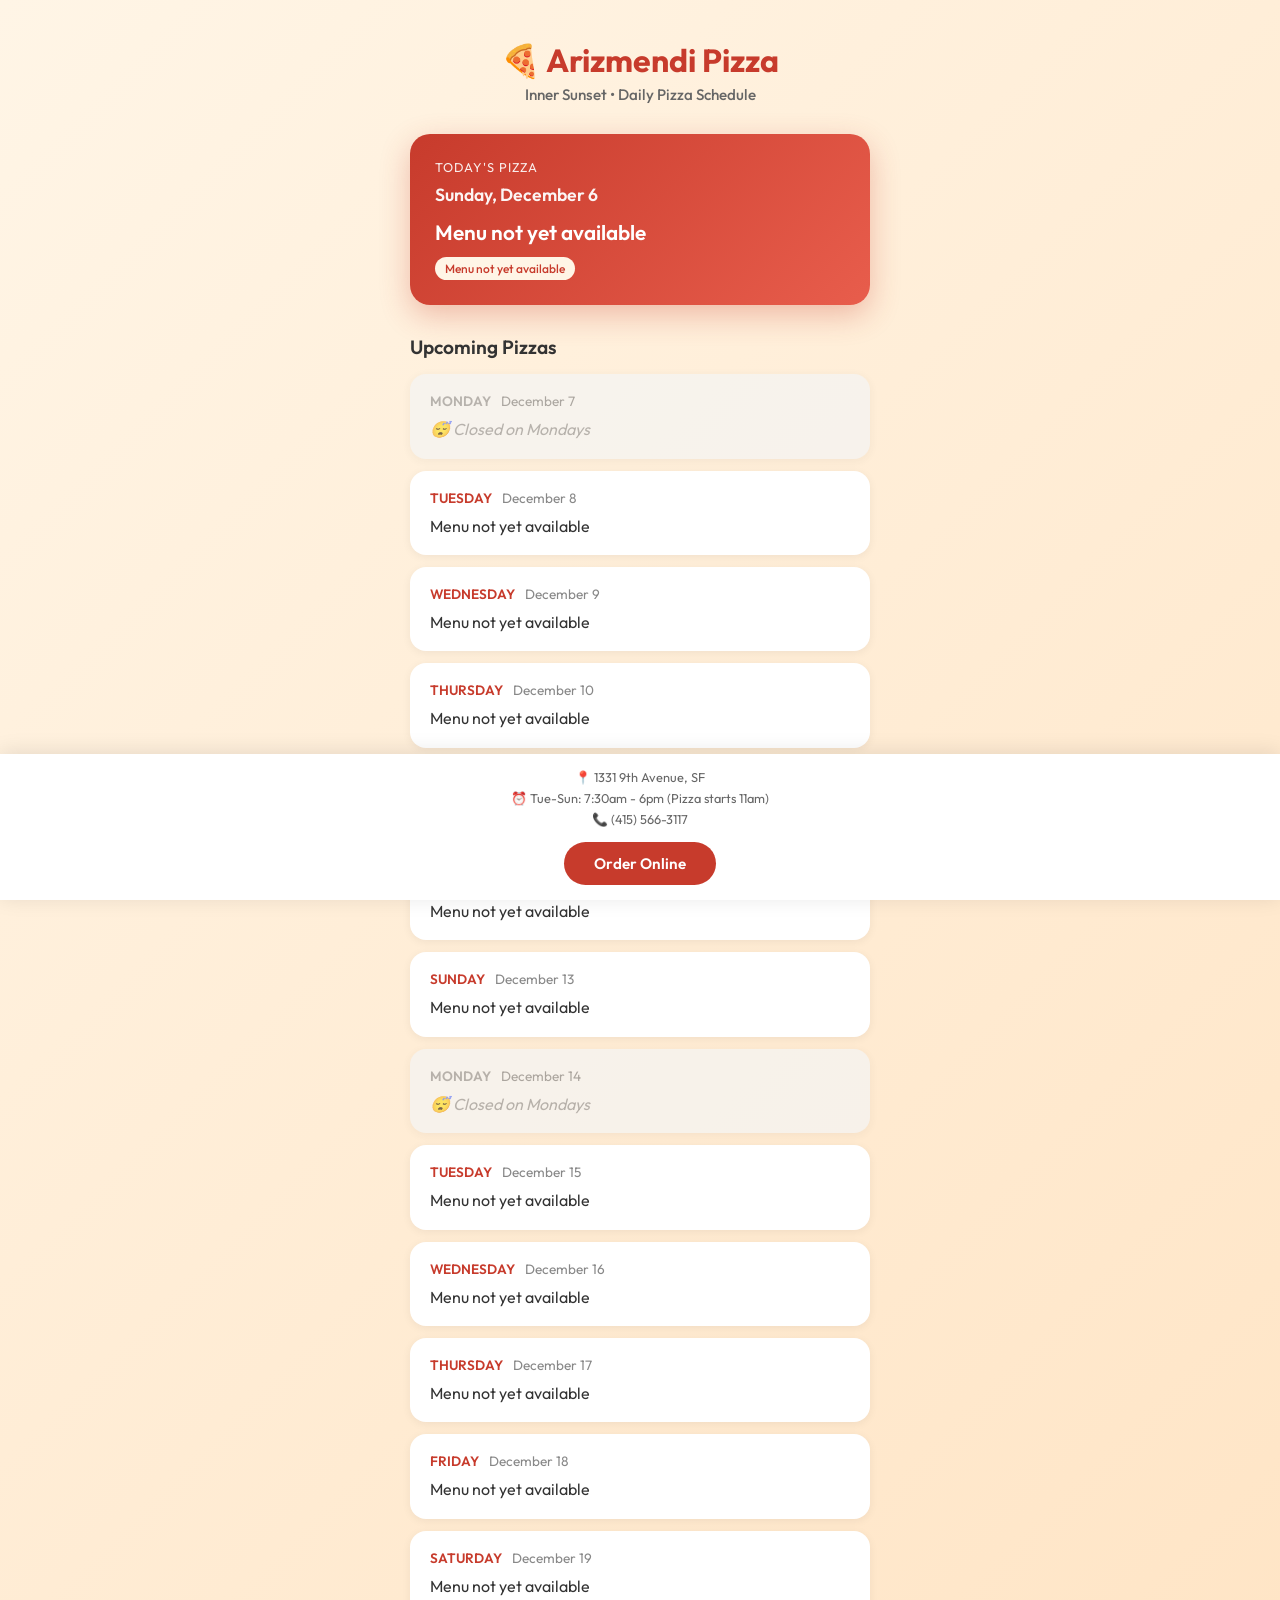
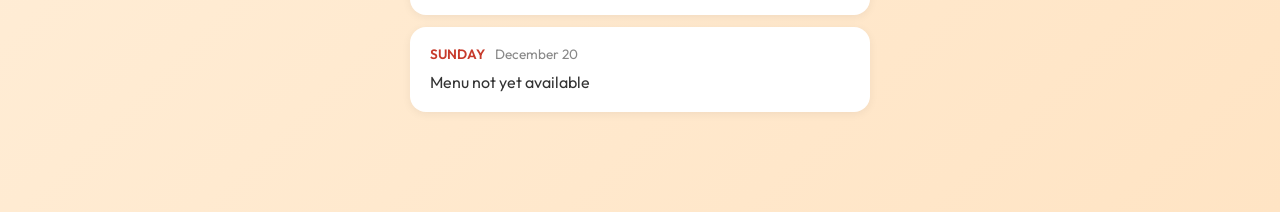
==== arizmendi-pizza/index.html @ e891d66c "Add Arizmendi Pizza Tracker" ====
<!DOCTYPE html>
<html lang="en">
<head>
    <meta charset="UTF-8">
    <meta name="viewport" content="width=device-width, initial-scale=1.0">
    <title>Arizmendi Pizza Tracker</title>
    <link rel="stylesheet" href="styles.css">
    <link rel="preconnect" href="https://fonts.googleapis.com">
    <link rel="preconnect" href="https://fonts.gstatic.com" crossorigin>
    <link href="https://fonts.googleapis.com/css2?family=Outfit:wght@400;500;600;700&display=swap" rel="stylesheet">
</head>
<body>
    <div class="container">
        <header>
            <h1>🍕 Arizmendi Pizza</h1>
            <p class="subtitle">Inner Sunset • Daily Pizza Schedule</p>
        </header>

        <div class="today-highlight" id="today-card">
            <!-- Today's pizza will be injected here -->
        </div>

        <div class="upcoming-section">
            <h2>Upcoming Pizzas</h2>
            <div class="pizza-list" id="pizza-list">
                <!-- Pizza cards will be injected here -->
            </div>
        </div>

        <footer>
            <p>📍 1331 9th Avenue, SF</p>
            <p>⏰ Tue-Sun: 7:30am - 6pm (Pizza starts 11am)</p>
            <p>📞 (415) 566-3117</p>
            <a href="https://store.arizmendibakery.com/menu" target="_blank" class="order-btn">Order Online</a>
        </footer>
    </div>

    <script src="pizza-data.js"></script>
    <script src="script.js"></script>
</body>
</html>
---- arizmendi-pizza/styles.css ----
* {
    margin: 0;
    padding: 0;
    box-sizing: border-box;
}

body {
    font-family: 'Outfit', sans-serif;
    background: linear-gradient(135deg, #fff5e6 0%, #ffe4c4 100%);
    min-height: 100vh;
    color: #333;
}

.container {
    max-width: 500px;
    margin: 0 auto;
    padding: 20px;
    padding-bottom: 100px;
}

header {
    text-align: center;
    padding: 20px 0 30px;
}

header h1 {
    font-size: 2rem;
    font-weight: 700;
    color: #c73b2c;
    margin-bottom: 5px;
}

.subtitle {
    font-size: 0.95rem;
    color: #666;
    font-weight: 500;
}

/* Today's Pizza Card */
.today-highlight {
    background: linear-gradient(135deg, #c73b2c 0%, #e85d4c 100%);
    border-radius: 20px;
    padding: 25px;
    color: white;
    margin-bottom: 30px;
    box-shadow: 0 10px 30px rgba(199, 59, 44, 0.3);
}

.today-highlight .label {
    font-size: 0.8rem;
    text-transform: uppercase;
    letter-spacing: 1px;
    opacity: 0.9;
    margin-bottom: 8px;
}

.today-highlight .date {
    font-size: 1.1rem;
    font-weight: 600;
    margin-bottom: 12px;
    opacity: 0.95;
}

.today-highlight .pizza-name {
    font-size: 1.3rem;
    font-weight: 600;
    line-height: 1.4;
}

.today-highlight.closed {
    background: linear-gradient(135deg, #666 0%, #888 100%);
    box-shadow: 0 10px 30px rgba(0, 0, 0, 0.2);
}

.today-highlight .closed-text {
    font-size: 1.5rem;
    font-weight: 600;
}

/* Upcoming Section */
.upcoming-section h2 {
    font-size: 1.2rem;
    font-weight: 600;
    color: #333;
    margin-bottom: 15px;
}

.pizza-list {
    display: flex;
    flex-direction: column;
    gap: 12px;
}

.pizza-card {
    background: white;
    border-radius: 16px;
    padding: 18px 20px;
    box-shadow: 0 2px 10px rgba(0, 0, 0, 0.06);
    transition: transform 0.2s ease, box-shadow 0.2s ease;
}

.pizza-card:active {
    transform: scale(0.98);
}

.pizza-card .day-date {
    display: flex;
    align-items: center;
    gap: 10px;
    margin-bottom: 8px;
}

.pizza-card .day {
    font-size: 0.85rem;
    font-weight: 600;
    color: #c73b2c;
    text-transform: uppercase;
}

.pizza-card .date {
    font-size: 0.85rem;
    color: #888;
}

.pizza-card .pizza-name {
    font-size: 1rem;
    color: #333;
    line-height: 1.4;
}

.pizza-card.closed {
    background: #f5f5f5;
    opacity: 0.7;
}

.pizza-card.closed .day {
    color: #999;
}

.pizza-card.closed .pizza-name {
    color: #999;
    font-style: italic;
}

/* Ingredient Tags */
.ingredients {
    display: flex;
    flex-wrap: wrap;
    gap: 6px;
    margin-top: 10px;
}

.ingredient-tag {
    background: #fff5e6;
    color: #c73b2c;
    padding: 4px 10px;
    border-radius: 20px;
    font-size: 0.75rem;
    font-weight: 500;
}

/* Footer */
footer {
    position: fixed;
    bottom: 0;
    left: 0;
    right: 0;
    background: white;
    padding: 15px 20px;
    text-align: center;
    box-shadow: 0 -2px 20px rgba(0, 0, 0, 0.1);
}

footer p {
    font-size: 0.8rem;
    color: #666;
    margin-bottom: 5px;
}

.order-btn {
    display: inline-block;
    background: #c73b2c;
    color: white;
    padding: 12px 30px;
    border-radius: 25px;
    text-decoration: none;
    font-weight: 600;
    font-size: 0.95rem;
    margin-top: 10px;
    transition: background 0.2s ease;
}

.order-btn:active {
    background: #a52f22;
}

/* Special days */
.pizza-card.special-closed {
    background: linear-gradient(135deg, #f0f0f0 0%, #e8e8e8 100%);
    border: 2px dashed #ccc;
}

.pizza-card.special-closed .pizza-name {
    color: #666;
}

/* Refresh indicator */
.refresh-note {
    text-align: center;
    font-size: 0.75rem;
    color: #999;
    margin-top: 20px;
}

/* Pull to refresh hint */
@keyframes pulse {
    0%, 100% { opacity: 0.5; }
    50% { opacity: 1; }
}

.loading {
    text-align: center;
    padding: 40px;
    color: #999;
    animation: pulse 1.5s infinite;
}

/* Dark mode support */
@media (prefers-color-scheme: dark) {
    body {
        background: linear-gradient(135deg, #1a1a1a 0%, #2d2d2d 100%);
        color: #eee;
    }

    .pizza-card {
        background: #333;
        box-shadow: 0 2px 10px rgba(0, 0, 0, 0.3);
    }

    .pizza-card .day {
        color: #ff6b5b;
    }

    .pizza-card .date {
        color: #aaa;
    }

    .pizza-card .pizza-name {
        color: #eee;
    }

    .pizza-card.closed {
        background: #2a2a2a;
    }

    .upcoming-section h2 {
        color: #eee;
    }

    .ingredient-tag {
        background: #444;
        color: #ff6b5b;
    }

    footer {
        background: #222;
    }

    footer p {
        color: #aaa;
    }

    .subtitle {
        color: #aaa;
    }
}
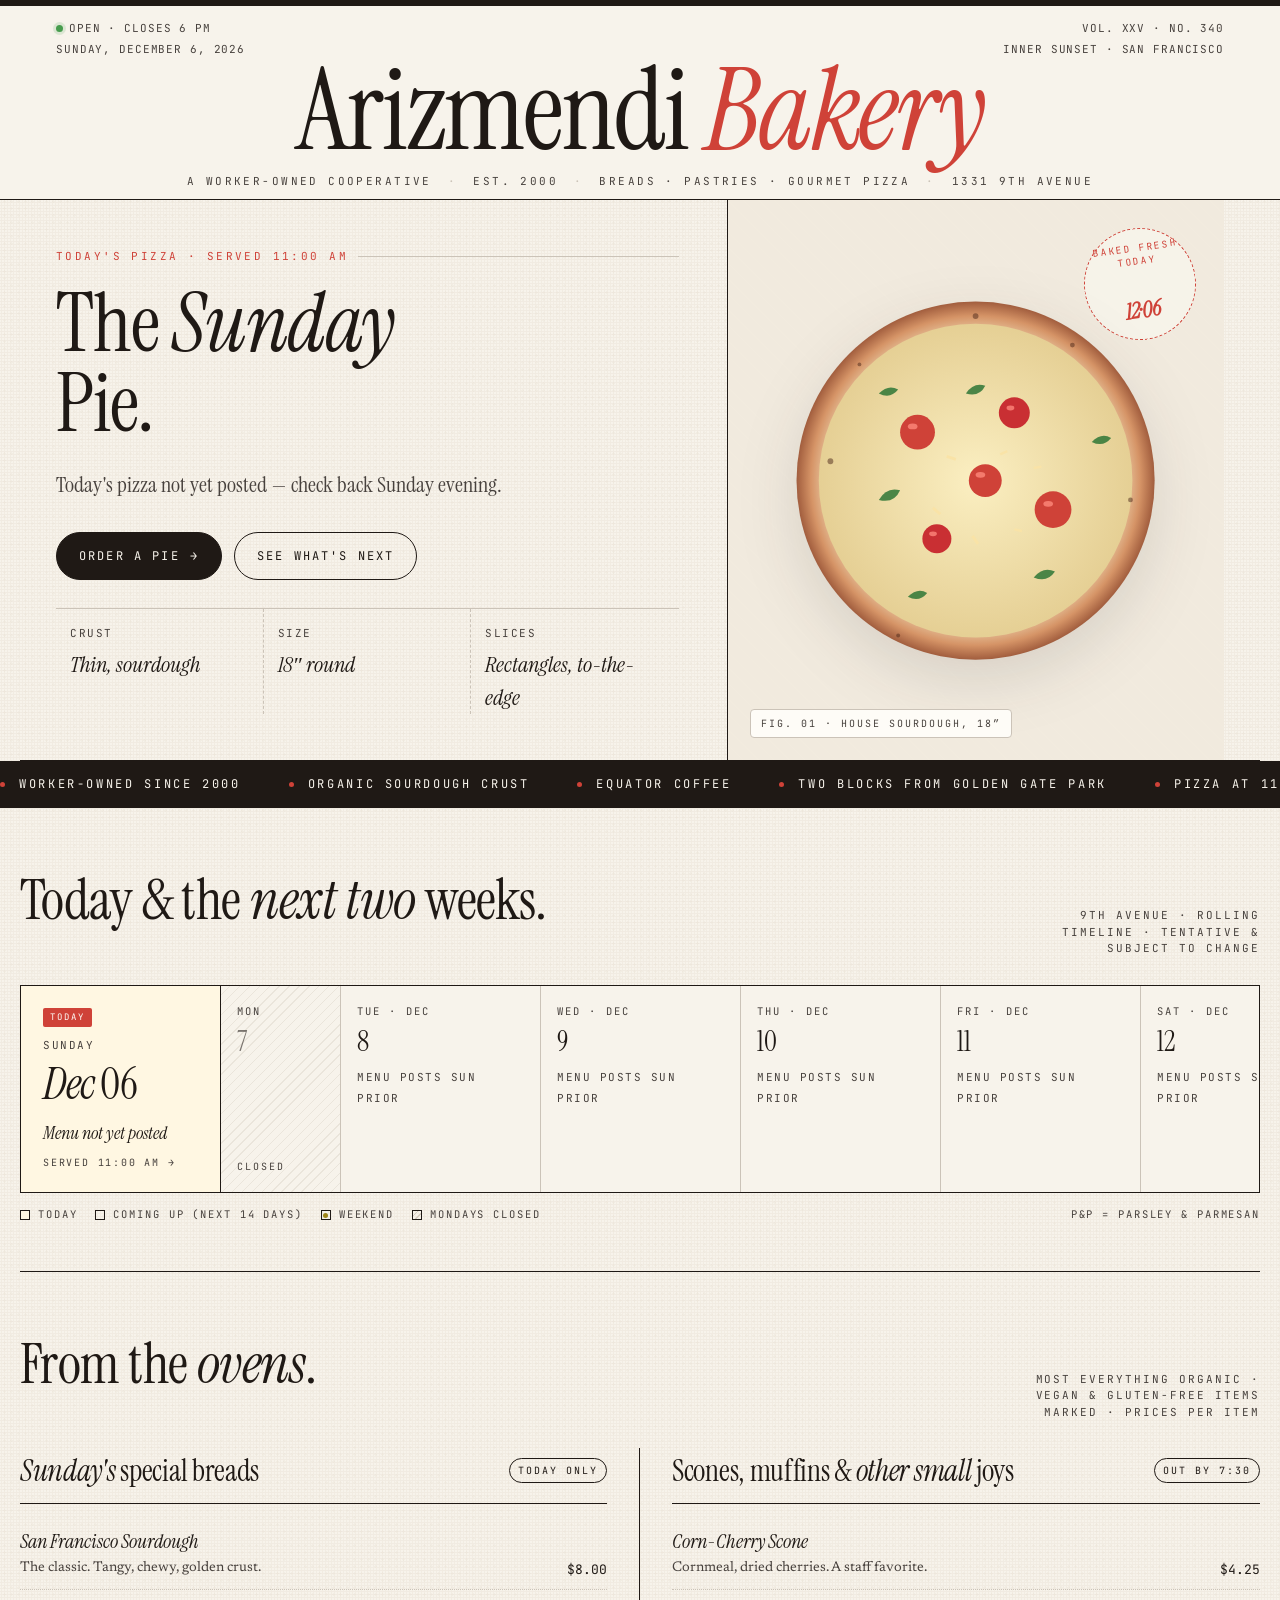
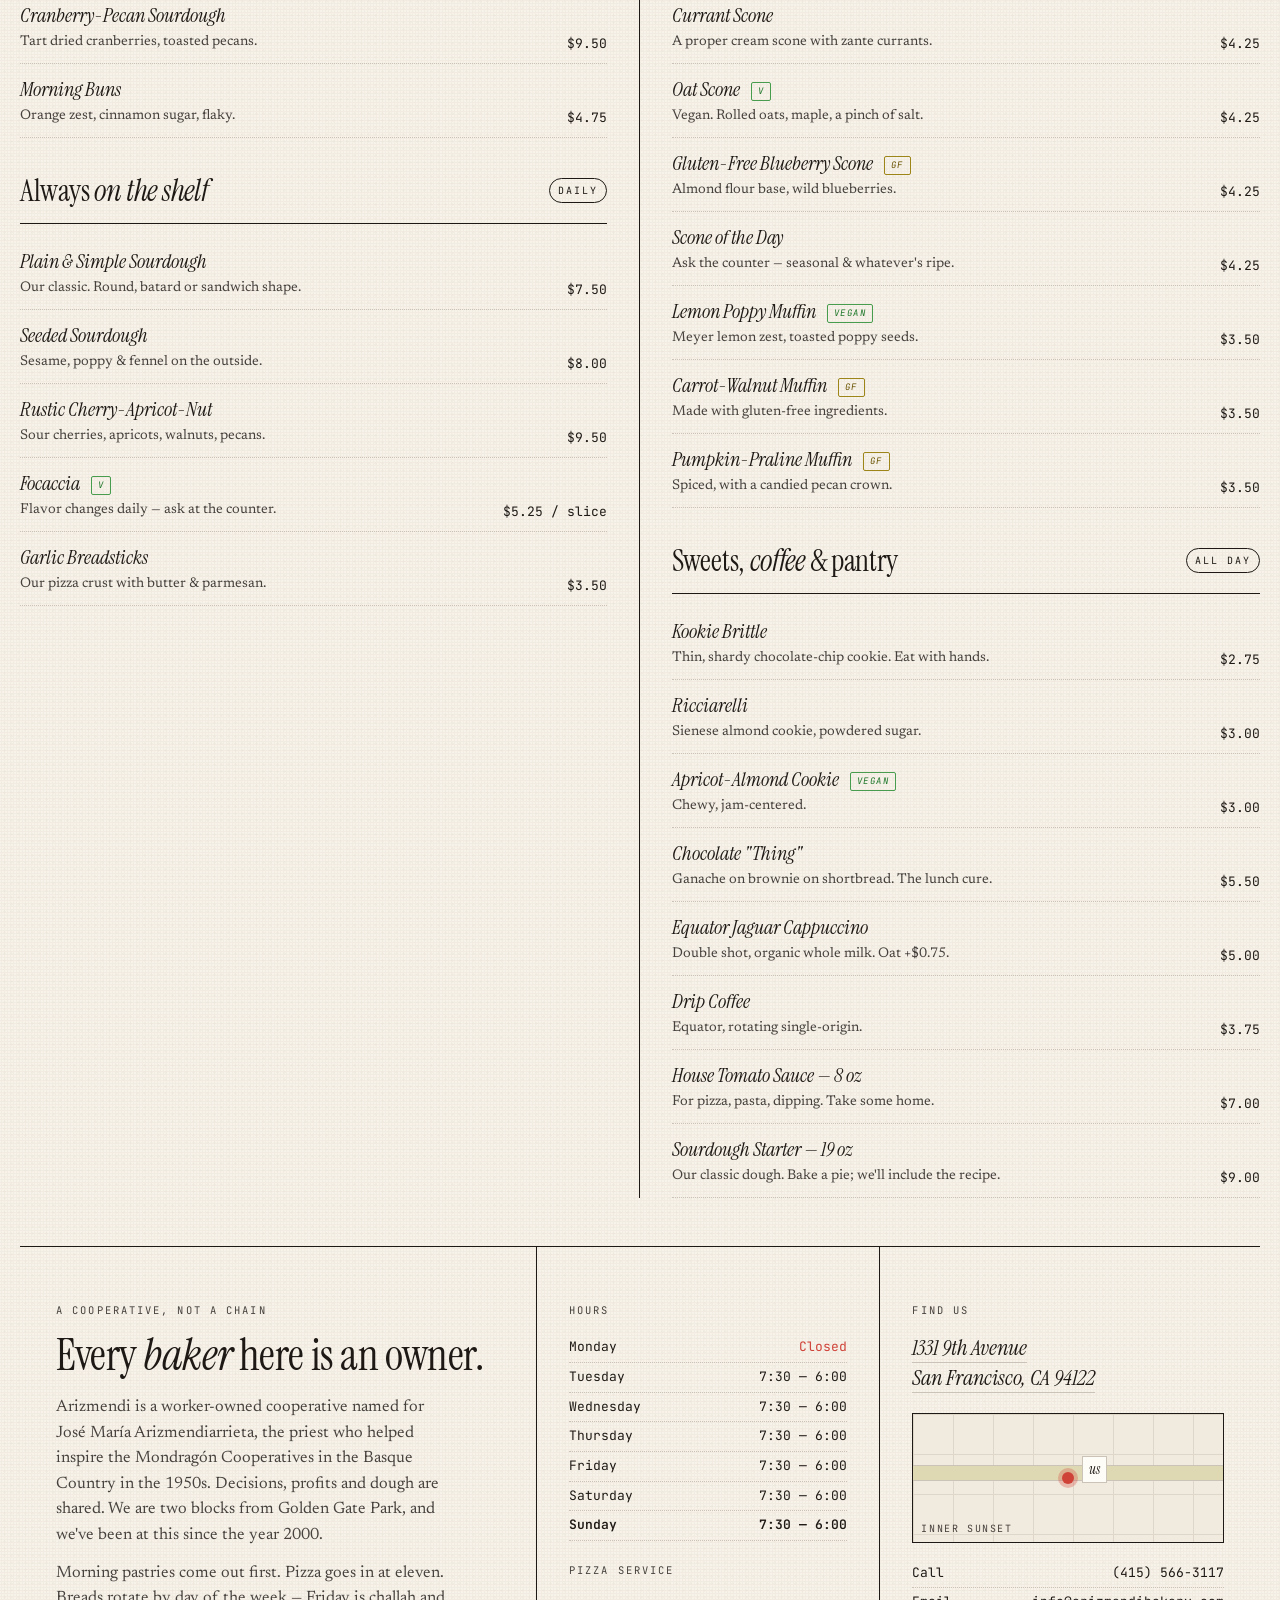
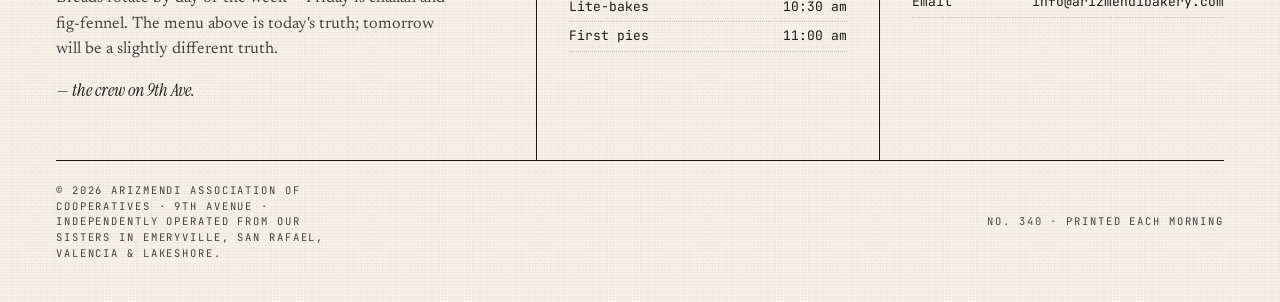
==== commit d2d67cc6: "Redesign Arizmendi pizza tracker with editorial layout Replaces the simple tracker with a newspaper-" ====
--- a/arizmendi-pizza/index.html
+++ b/arizmendi-pizza/index.html
@@ -1,41 +1,874 @@
-<!DOCTYPE html>
+<!doctype html>
 <html lang="en">
 <head>
-    <meta charset="UTF-8">
-    <meta name="viewport" content="width=device-width, initial-scale=1.0">
-    <title>Arizmendi Pizza Tracker</title>
-    <link rel="stylesheet" href="styles.css">
-    <link rel="preconnect" href="https://fonts.googleapis.com">
-    <link rel="preconnect" href="https://fonts.gstatic.com" crossorigin>
-    <link href="https://fonts.googleapis.com/css2?family=Outfit:wght@400;500;600;700&display=swap" rel="stylesheet">
+<meta charset="utf-8" />
+<meta name="viewport" content="width=device-width, initial-scale=1" />
+<title>Arizmendi — 9th Avenue · Daily Pizza</title>
+<link rel="preconnect" href="https://fonts.googleapis.com">
+<link rel="preconnect" href="https://fonts.gstatic.com" crossorigin>
+<link href="https://fonts.googleapis.com/css2?family=Instrument+Serif:ital@0;1&family=Newsreader:ital,opsz,wght@0,6..72,400;0,6..72,500;0,6..72,600;1,6..72,400&family=JetBrains+Mono:wght@400;500;600&display=swap" rel="stylesheet">
+<style>
+  :root{
+    --paper: oklch(0.965 0.012 85);
+    --paper-2: oklch(0.94 0.018 82);
+    --ink: oklch(0.22 0.012 60);
+    --ink-soft: oklch(0.38 0.01 60);
+    --rule: oklch(0.82 0.018 75);
+    --tomato: oklch(0.58 0.18 28);
+    --olive: oklch(0.62 0.12 95);
+    --flour: oklch(0.99 0.006 85);
+    --serif: "Instrument Serif", "Hoefler Text", Georgia, serif;
+    --body: "Newsreader", Georgia, serif;
+    --mono: "JetBrains Mono", ui-monospace, monospace;
+  }
+  *{box-sizing:border-box}
+  html,body{margin:0;padding:0}
+  body{
+    font-family:var(--body);
+    background:var(--paper);
+    color:var(--ink);
+    font-size:17px;
+    line-height:1.5;
+    -webkit-font-smoothing:antialiased;
+    text-rendering:optimizeLegibility;
+    background-image:
+      radial-gradient(oklch(0.9 0.02 80 / .35) 1px, transparent 1.4px),
+      radial-gradient(oklch(0.88 0.02 80 / .22) 1px, transparent 1.2px);
+    background-size: 3px 3px, 7px 7px;
+    background-position: 0 0, 1px 2px;
+  }
+  a{color:inherit}
+
+  .wrap{max-width:1240px;margin:0 auto;padding:0 36px}
+
+  /* ——— Masthead ——— */
+  .mast{
+    border-top:6px solid var(--ink);
+    border-bottom:1px solid var(--ink);
+    padding:14px 0 10px;
+    margin-top:0;
+    background:var(--paper);
+  }
+  .mast-row{
+    display:grid; grid-template-columns: 1fr auto 1fr; align-items:end;
+    gap:24px;
+  }
+  .mast-left, .mast-right{
+    font-family:var(--mono); font-size:11px; letter-spacing:.08em; text-transform:uppercase;
+    color:var(--ink-soft);
+    display:flex; flex-direction:column; gap:4px;
+  }
+  .mast-right{align-items:flex-end; text-align:right}
+  .mast h1{
+    font-family:var(--serif);
+    font-weight:400;
+    font-size: clamp(54px, 9vw, 132px);
+    line-height:.92;
+    letter-spacing:-0.02em;
+    margin:0;
+    text-align:center;
+  }
+  .mast h1 em{font-style:italic; color:var(--tomato)}
+  .mast-sub{
+    font-family:var(--mono); font-size:11px; letter-spacing:.22em; text-transform:uppercase;
+    text-align:center; margin-top:10px; color:var(--ink-soft);
+    display:flex; justify-content:center; gap:16px; flex-wrap:wrap;
+  }
+  .mast-sub span::before{content:"·"; margin-right:16px; color:var(--rule)}
+  .mast-sub span:first-child::before{content:""; margin:0}
+
+  .status-dot{
+    display:inline-block; width:7px; height:7px; border-radius:50%;
+    background:var(--tomato); margin-right:6px; vertical-align:middle;
+    box-shadow:0 0 0 3px oklch(0.58 0.18 28 / .15);
+    animation: pulse 2.2s ease-in-out infinite;
+  }
+  @keyframes pulse{ 0%,100%{opacity:1} 50%{opacity:.4} }
+  .open-dot{background:oklch(0.62 0.14 145); box-shadow:0 0 0 3px oklch(0.62 0.14 145 / .15)}
+
+  /* ——— Today hero ——— */
+  .today{
+    display:grid;
+    grid-template-columns: 1.15fr .85fr;
+    gap:0;
+    border-bottom:1px solid var(--ink);
+  }
+  .today-left{
+    padding:48px 48px 44px 0;
+    border-right:1px solid var(--ink);
+    padding-right:48px;
+  }
+  .eyebrow{
+    font-family:var(--mono); font-size:11px; letter-spacing:.22em; text-transform:uppercase;
+    color:var(--tomato); display:flex; align-items:center; gap:10px; margin-bottom:18px;
+  }
+  .eyebrow::after{content:""; flex:1; height:1px; background:var(--rule)}
+  .today h2{
+    font-family:var(--serif); font-weight:400;
+    font-size: clamp(48px, 6.4vw, 92px);
+    line-height:.98; letter-spacing:-0.015em;
+    margin:0 0 18px;
+  }
+  .today h2 em{font-style:italic}
+  .toppings{
+    font-family:var(--serif); font-style:italic;
+    font-size: clamp(22px, 2.4vw, 30px);
+    line-height:1.35; color:var(--ink-soft);
+    margin:0 0 30px; max-width:42ch;
+  }
+  .toppings .dot{display:inline-block; width:4px; height:4px; border-radius:50%; background:var(--tomato); vertical-align:middle; margin:0 10px 4px}
+
+  .order-row{
+    display:flex; gap:12px; flex-wrap:wrap; margin-bottom:28px;
+  }
+  .btn{
+    display:inline-flex; align-items:center; gap:10px;
+    font-family:var(--mono); font-size:12px; letter-spacing:.18em; text-transform:uppercase;
+    padding:14px 22px; border-radius:999px;
+    background:var(--ink); color:var(--paper); border:1px solid var(--ink);
+    cursor:pointer; text-decoration:none; transition:transform .15s ease;
+  }
+  .btn:hover{transform:translateY(-1px)}
+  .btn.ghost{background:transparent; color:var(--ink)}
+  .btn .arrow{transition:transform .2s}
+  .btn:hover .arrow{transform:translateX(3px)}
+
+  .facts{
+    display:grid; grid-template-columns:repeat(3, 1fr);
+    border-top:1px solid var(--rule);
+    font-family:var(--mono); font-size:11px; letter-spacing:.14em; text-transform:uppercase;
+  }
+  .facts div{padding:16px 14px 0; border-right:1px dashed var(--rule); color:var(--ink-soft)}
+  .facts div:last-child{border-right:none}
+  .facts b{display:block; font-family:var(--serif); font-style:italic; font-weight:400;
+    text-transform:none; letter-spacing:0; font-size:22px; color:var(--ink); margin-top:6px}
+
+  /* Pizza illustration */
+  .today-right{
+    position:relative;
+    background:
+      repeating-linear-gradient(45deg, transparent 0 10px, oklch(0.94 0.018 82 / .7) 10px 11px),
+      var(--paper-2);
+    display:grid; place-items:center;
+    min-height:560px;
+    overflow:hidden;
+  }
+  .pie{
+    position:relative; width:78%; aspect-ratio:1/1;
+    filter: drop-shadow(0 20px 30px oklch(0.22 0.012 60 / .12));
+  }
+  .pie svg{width:100%; height:100%; display:block}
+  .pie-tag{
+    position:absolute; bottom:22px; left:22px;
+    font-family:var(--mono); font-size:10px; letter-spacing:.2em; text-transform:uppercase;
+    color:var(--ink-soft);
+    border:1px solid var(--rule); padding:6px 10px; border-radius:4px;
+    background:var(--flour);
+  }
+  .stamp{
+    position:absolute; top:28px; right:28px;
+    width:112px; height:112px; border-radius:50%;
+    border:1.5px dashed var(--tomato); color:var(--tomato);
+    display:grid; place-items:center;
+    font-family:var(--mono); font-size:9.5px; letter-spacing:.18em; text-transform:uppercase;
+    text-align:center; line-height:1.35;
+    transform: rotate(-8deg);
+    background: oklch(0.98 0.01 85 / .6);
+  }
+  .stamp b{display:block; font-family:var(--serif); font-style:italic; font-size:22px; letter-spacing:0; text-transform:none; color:var(--tomato); margin-top:3px}
+
+  /* ——— Co-op strip ——— */
+  .strip{
+    border-bottom:1px solid var(--ink);
+    background:var(--ink);
+    color:var(--paper);
+    overflow:hidden;
+    white-space:nowrap;
+  }
+  .strip-track{
+    display:inline-flex; gap:48px;
+    padding:14px 0;
+    font-family:var(--mono); font-size:12px; letter-spacing:.22em; text-transform:uppercase;
+    animation: marquee 48s linear infinite;
+  }
+  .strip-track span{display:inline-flex; align-items:center; gap:14px}
+  .strip-track .dot{width:5px; height:5px; background:var(--tomato); border-radius:50%}
+  @keyframes marquee{ from{transform:translateX(0)} to{transform:translateX(-50%)} }
+
+  /* ——— Section heads ——— */
+  .sec{padding:64px 0 48px; border-bottom:1px solid var(--ink)}
+  .sec-head{
+    display:flex; justify-content:space-between; align-items:baseline;
+    margin-bottom:28px; gap:24px; flex-wrap:wrap;
+  }
+  .sec-head h3{
+    font-family:var(--serif); font-weight:400;
+    font-size: clamp(36px, 4.4vw, 64px);
+    line-height:1;
+    margin:0; letter-spacing:-0.01em;
+  }
+  .sec-head h3 em{font-style:italic}
+  .sec-head p{
+    font-family:var(--mono); font-size:11px; letter-spacing:.18em; text-transform:uppercase;
+    color:var(--ink-soft); margin:0; max-width:36ch; text-align:right;
+  }
+
+  /* ——— Calendar: rolling 14-day timeline ——— */
+  .cal{
+    display:grid;
+    grid-template-columns: 200px 1fr;
+    border:1px solid var(--ink);
+    background:var(--paper);
+  }
+  .cal-today{
+    border-right:1px solid var(--ink);
+    padding:22px 22px 22px;
+    background: oklch(0.98 0.03 85);
+    display:flex; flex-direction:column; gap:10px;
+    position:relative;
+  }
+  .cal-today .tag{
+    font-family:var(--mono); font-size:9px; letter-spacing:.22em; text-transform:uppercase;
+    background:var(--tomato); color:var(--flour);
+    padding:3px 7px; border-radius:2px; align-self:flex-start;
+  }
+  .cal-today .date{
+    font-family:var(--mono); font-size:11px; letter-spacing:.14em; color:var(--ink-soft);
+    text-transform:uppercase;
+  }
+  .cal-today .dateBig{
+    font-family:var(--serif); font-size:44px; line-height:.95; letter-spacing:-0.02em;
+  }
+  .cal-today .dateBig em{font-style:italic}
+  .cal-today .pizza{
+    font-family:var(--serif); font-style:italic; font-size:18px; line-height:1.3;
+    color:var(--ink); margin-top:6px;
+  }
+  .cal-upcoming{
+    display:flex; overflow-x:auto; scroll-snap-type:x mandatory;
+    scrollbar-width: thin;
+  }
+  .cal-upcoming::-webkit-scrollbar{height:6px}
+  .cal-upcoming::-webkit-scrollbar-thumb{background:var(--rule); border-radius:3px}
+  .cal-upcoming .cell{
+    flex:0 0 200px;
+    border-right:1px solid var(--rule);
+    padding:18px 16px 18px;
+    display:flex; flex-direction:column; gap:8px;
+    scroll-snap-align:start;
+    min-height:170px;
+    position:relative;
+  }
+  .cal-upcoming .cell:last-child{border-right:none}
+  .cal-upcoming .cell.closed{
+    background: repeating-linear-gradient(135deg, transparent 0 6px, oklch(0.88 0.018 82 / .5) 6px 7px);
+    flex:0 0 120px;
+  }
+  .cal-upcoming .cell .dayname{
+    font-family:var(--mono); font-size:10.5px; letter-spacing:.2em; text-transform:uppercase;
+    color:var(--ink-soft);
+  }
+  .cal-upcoming .cell .daynum{
+    font-family:var(--serif); font-size:28px; line-height:1; letter-spacing:-0.01em;
+  }
+  .cal-upcoming .cell .daynum em{font-style:italic; color:var(--tomato)}
+  .cal-upcoming .cell .pizza{
+    font-family:var(--serif); font-style:italic; font-size:15.5px; line-height:1.35;
+    color:var(--ink); margin-top:2px;
+  }
+  .cal-upcoming .cell.closed .pizza,
+  .cal-upcoming .cell.closed .daynum{color:var(--ink-soft); opacity:.7}
+  .cal-upcoming .cell.closed .closed-label{
+    font-family:var(--mono); font-size:10px; letter-spacing:.2em; text-transform:uppercase;
+    color:var(--ink-soft); margin-top:auto;
+  }
+  .cal-upcoming .cell.weekend::before{
+    content:""; position:absolute; top:14px; right:14px;
+    width:6px; height:6px; border-radius:50%; background:var(--olive);
+  }
+
+  .cal-foot{
+    display:flex; justify-content:space-between; align-items:center;
+    font-family:var(--mono); font-size:10.5px; letter-spacing:.18em; text-transform:uppercase;
+    color:var(--ink-soft); margin-top:14px; gap:16px; flex-wrap:wrap;
+  }
+  .cal-foot .legend{display:flex; gap:18px; flex-wrap:wrap}
+  .cal-foot .legend span{display:inline-flex; align-items:center; gap:8px}
+  .sw{width:10px; height:10px; border:1px solid var(--ink); display:inline-block}
+  .sw.sw-today{background:oklch(0.98 0.03 85)}
+  .sw.sw-closed{background: repeating-linear-gradient(135deg, transparent 0 3px, oklch(0.85 0.02 80) 3px 4px)}
+  .sw.sw-weekend{background:transparent; position:relative}
+  .sw.sw-weekend::after{content:""; position:absolute; inset:0; margin:auto; width:5px; height:5px; border-radius:50%; background:var(--olive)}
+
+  /* ——— Two-col: breads + pastries ——— */
+  .two{
+    display:grid; grid-template-columns: 1fr 1fr;
+    gap:0;
+  }
+  .two > div{padding:0 32px}
+  .two > div:first-child{padding-left:0; border-right:1px solid var(--ink)}
+  .two > div:last-child{padding-right:0; padding-left:32px}
+
+  .list-head{
+    display:flex; justify-content:space-between; align-items:baseline;
+    gap:16px;
+    padding-bottom:10px; border-bottom:1px solid var(--ink); margin-bottom:12px;
+  }
+  .list-head h4{
+    font-family:var(--serif); font-weight:400; font-size:30px; margin:0; letter-spacing:-0.01em;
+    flex:1; min-width:0;
+  }
+  .list-head .pill{flex-shrink:0; align-self:center}
+  .list-head h4 em{font-style:italic}
+  .list-head .pill{
+    font-family:var(--mono); font-size:10px; letter-spacing:.2em; text-transform:uppercase;
+    border:1px solid var(--ink); padding:4px 8px; border-radius:999px;
+  }
+  .menu-list{list-style:none; padding:0; margin:0}
+  .menu-list li{
+    display:grid; grid-template-columns: 1fr auto;
+    align-items:end; gap:10px;
+    padding:10px 0; border-bottom:1px dotted var(--rule);
+  }
+  .menu-list .name{font-family:var(--serif); font-size:20px; font-style:italic}
+  .menu-list .note{display:block; font-family:var(--body); font-style:normal; font-size:14px; color:var(--ink-soft); letter-spacing:0; margin-top:2px}
+  .menu-list .price{font-family:var(--mono); font-size:13px; color:var(--ink); white-space:nowrap}
+  .menu-list .tag{
+    display:inline-block; font-family:var(--mono); font-size:9px; letter-spacing:.16em; text-transform:uppercase;
+    padding:2px 6px; border:1px solid var(--rule); border-radius:2px;
+    margin-left:8px; color:var(--ink-soft);
+    vertical-align:middle;
+  }
+  .menu-list .tag.v{border-color:oklch(0.62 0.14 145); color:oklch(0.5 0.14 145)}
+  .menu-list .tag.gf{border-color:var(--olive); color:oklch(0.45 0.12 95)}
+
+  /* ——— Story + hours footer ——— */
+  .foot{
+    display:grid; grid-template-columns: 1.4fr 1fr 1fr;
+    gap:0;
+    border-bottom:1px solid var(--ink);
+  }
+  .foot > div{padding:56px 32px; border-right:1px solid var(--ink)}
+  .foot > div:last-child{border-right:none}
+  .foot > div:first-child{padding-left:0}
+  .foot > div:last-child{padding-right:0}
+
+  .foot h3{
+    font-family:var(--serif); font-weight:400; font-size:44px; line-height:1;
+    margin:0 0 18px; letter-spacing:-0.01em;
+  }
+  .foot h3 em{font-style:italic}
+  .foot p{font-size:16.5px; line-height:1.55; color:var(--ink-soft); margin:0 0 12px; max-width:44ch}
+  .foot .sig{font-family:var(--serif); font-style:italic; font-size:18px; color:var(--ink); margin-top:14px}
+  .foot .label{
+    font-family:var(--mono); font-size:10.5px; letter-spacing:.2em; text-transform:uppercase;
+    color:var(--ink-soft); margin-bottom:14px;
+  }
+  .hours{font-family:var(--mono); font-size:13px; line-height:1.9}
+  .hours .row{display:flex; justify-content:space-between; gap:10px; border-bottom:1px dotted var(--rule); padding:2px 0; white-space:nowrap}
+  .hours .row span:last-child{flex-shrink:0}
+  .hours .row.closed span:last-child{color:var(--tomato)}
+  .hours .row.today{color:var(--ink); font-weight:600}
+  .addr{font-family:var(--serif); font-size:22px; font-style:italic; line-height:1.35}
+  .addr a{text-decoration:none; border-bottom:1px solid var(--rule)}
+
+  .tiny-map{
+    margin-top:20px; height:130px; border:1px solid var(--ink);
+    background:
+      linear-gradient(to right, oklch(0.88 0.02 80) 1px, transparent 1px) 0 0/ 40px 40px,
+      linear-gradient(to bottom, oklch(0.88 0.02 80) 1px, transparent 1px) 0 0/ 40px 40px,
+      var(--paper-2);
+    position:relative; overflow:hidden;
+  }
+  .tiny-map::before{
+    content:""; position:absolute; left:0; top:40%; right:0; height:14px;
+    background:oklch(0.88 0.05 100); border-top:1px solid var(--rule); border-bottom:1px solid var(--rule);
+  }
+  .tiny-map::after{
+    content:""; position:absolute; left:50%; top:50%;
+    width:12px; height:12px; background:var(--tomato); border-radius:50%;
+    transform:translate(-50%,-50%);
+    box-shadow: 0 0 0 4px oklch(0.58 0.18 28 / .3);
+  }
+  .map-label{position:absolute; left:8px; bottom:6px; font-family:var(--mono); font-size:10px; letter-spacing:.16em; text-transform:uppercase; color:var(--ink-soft)}
+  .map-pin-label{
+    position:absolute; left:50%; top:50%; transform:translate(14px, -22px);
+    font-family:var(--serif); font-style:italic; font-size:14px;
+    background:var(--flour); padding:2px 6px; border:1px solid var(--rule);
+  }
+
+  /* ——— Bottom bar ——— */
+  .colophon{
+    padding:22px 0 40px;
+    display:flex; justify-content:space-between; align-items:center; gap:24px; flex-wrap:wrap;
+    font-family:var(--mono); font-size:10.5px; letter-spacing:.18em; text-transform:uppercase;
+    color:var(--ink-soft);
+  }
+  .colophon .cred{max-width:50ch}
+
+  @media (max-width: 1080px){
+    .foot{grid-template-columns: 1fr 1fr; }
+    .foot > div:nth-child(3){grid-column: 1 / -1; border-right:none; border-top:1px solid var(--ink); padding-top:40px}
+    .foot > div:nth-child(2){border-right:none}
+  }
+  @media (max-width: 900px){
+    .today{grid-template-columns:1fr}
+    .today-left{padding:32px 0; border-right:none; border-bottom:1px solid var(--ink)}
+    .two{grid-template-columns:1fr}
+    .two > div:first-child{border-right:none; border-bottom:1px solid var(--ink); padding:0 0 24px}
+    .two > div:last-child{padding:24px 0 0}
+    .foot{grid-template-columns:1fr}
+    .foot > div{padding:32px 0; border-right:none; border-bottom:1px solid var(--rule)}
+    .cal{grid-template-columns: 1fr}
+    .cal-today{border-right:none; border-bottom:1px solid var(--ink)}
+    .wrap{padding:0 22px}
+  }
+</style>
 </head>
 <body>
-    <div class="container">
-        <header>
-            <h1>🍕 Arizmendi Pizza</h1>
-            <p class="subtitle">Inner Sunset • Daily Pizza Schedule</p>
-        </header>
-
-        <div class="today-highlight" id="today-card">
-            <!-- Today's pizza will be injected here -->
-        </div>
-
-        <div class="upcoming-section">
-            <h2>Upcoming Pizzas</h2>
-            <div class="pizza-list" id="pizza-list">
-                <!-- Pizza cards will be injected here -->
-            </div>
-        </div>
-
-        <footer>
-            <p>📍 1331 9th Avenue, SF</p>
-            <p>⏰ Tue-Sun: 7:30am - 6pm (Pizza starts 11am)</p>
-            <p>📞 (415) 566-3117</p>
-            <a href="https://store.arizmendibakery.com/menu" target="_blank" class="order-btn">Order Online</a>
-        </footer>
-    </div>
-
-    <script src="pizza-data.js"></script>
-    <script src="script.js"></script>
+
+<!-- =================== MASTHEAD =================== -->
+<header class="mast">
+  <div class="wrap">
+    <div class="mast-row">
+      <div class="mast-left">
+        <div><span class="status-dot" id="status-dot"></span><span id="open-status">—</span></div>
+        <div id="today-date"></div>
+      </div>
+      <div></div>
+      <div class="mast-right">
+        <div>Vol. XXV · No. <span id="doy">—</span></div>
+        <div>Inner Sunset · San Francisco</div>
+      </div>
+    </div>
+    <h1>Arizmendi <em>Bakery</em></h1>
+    <div class="mast-sub">
+      <span>A Worker-Owned Cooperative</span>
+      <span>Est. 2000</span>
+      <span>Breads · Pastries · Gourmet Pizza</span>
+      <span>1331 9th Avenue</span>
+    </div>
+  </div>
+</header>
+
+<!-- =================== TODAY HERO =================== -->
+<section class="wrap today">
+  <div class="today-left">
+    <div class="eyebrow">Today's Pizza · Served 11:00 am</div>
+    <h2 id="hero-title">The <em></em><br/>Pie.</h2>
+    <p class="toppings" id="today-toppings"></p>
+    <div class="order-row">
+      <a class="btn" href="https://store.arizmendibakery.com/menu" target="_blank" rel="noopener">Order a pie <span class="arrow">→</span></a>
+      <a class="btn ghost" href="#calendar">See what's next</a>
+    </div>
+    <div class="facts">
+      <div>Crust<b>Thin, sourdough</b></div>
+      <div>Size<b>18″ round</b></div>
+      <div>Slices<b>Rectangles, to-the-edge</b></div>
+    </div>
+  </div>
+  <div class="today-right">
+    <div class="stamp">
+      Baked fresh<br/>today
+      <b id="stamp-date"></b>
+    </div>
+    <div class="pie" aria-hidden="true">
+      <svg viewBox="0 0 400 400">
+        <defs>
+          <radialGradient id="crust" cx="50%" cy="50%" r="50%">
+            <stop offset="82%" stop-color="oklch(0.86 0.06 75)"/>
+            <stop offset="92%" stop-color="oklch(0.72 0.1 55)"/>
+            <stop offset="100%" stop-color="oklch(0.55 0.1 45)"/>
+          </radialGradient>
+          <radialGradient id="cheese" cx="50%" cy="50%" r="50%">
+            <stop offset="0%" stop-color="oklch(0.95 0.06 95)"/>
+            <stop offset="100%" stop-color="oklch(0.86 0.08 90)"/>
+          </radialGradient>
+        </defs>
+        <circle cx="200" cy="200" r="185" fill="url(#crust)"/>
+        <circle cx="200" cy="200" r="162" fill="url(#cheese)"/>
+        <g fill="oklch(0.32 0.06 40 / .5)">
+          <circle cx="50" cy="180" r="3"/><circle cx="360" cy="220" r="2.5"/>
+          <circle cx="200" cy="30" r="3"/><circle cx="120" cy="360" r="2"/>
+          <circle cx="300" cy="60" r="2.5"/><circle cx="80" cy="80" r="2"/>
+        </g>
+        <!-- cherry tomatoes -->
+        <g>
+          <g transform="translate(140,150)"><circle r="18" fill="oklch(0.58 0.18 28)"/><ellipse cx="-5" cy="-6" rx="5" ry="3" fill="oklch(0.78 0.14 28)" opacity=".7"/></g>
+          <g transform="translate(240,130)"><circle r="16" fill="oklch(0.55 0.19 25)"/><ellipse cx="-4" cy="-5" rx="4" ry="2.5" fill="oklch(0.78 0.14 28)" opacity=".7"/></g>
+          <g transform="translate(280,230)"><circle r="19" fill="oklch(0.58 0.18 28)"/><ellipse cx="-5" cy="-6" rx="5" ry="3" fill="oklch(0.78 0.14 28)" opacity=".7"/></g>
+          <g transform="translate(160,260)"><circle r="15" fill="oklch(0.55 0.19 25)"/><ellipse cx="-4" cy="-5" rx="4" ry="2.5" fill="oklch(0.78 0.14 28)" opacity=".7"/></g>
+          <g transform="translate(210,200)"><circle r="17" fill="oklch(0.58 0.18 28)"/><ellipse cx="-5" cy="-6" rx="5" ry="3" fill="oklch(0.78 0.14 28)" opacity=".7"/></g>
+        </g>
+        <!-- mixed greens -->
+        <g fill="oklch(0.52 0.12 145)" opacity=".88">
+          <path d="M100,220 q8,-14 22,-10 q-6,14 -22,10z"/>
+          <path d="M260,300 q10,-12 22,-6 q-8,12 -22,6z"/>
+          <path d="M190,110 q8,-12 20,-8 q-6,12 -20,8z"/>
+          <path d="M130,320 q10,-10 20,-4 q-8,10 -20,4z"/>
+          <path d="M320,160 q10,-10 20,-4 q-8,10 -20,4z"/>
+          <path d="M100,110 q10,-10 20,-4 q-8,10 -20,4z"/>
+        </g>
+        <!-- parmesan flakes -->
+        <g fill="oklch(0.92 0.08 90)">
+          <rect x="170" y="175" width="10" height="3" transform="rotate(18 175 176)"/>
+          <rect x="225" y="170" width="8" height="2.5" transform="rotate(-24 229 171)"/>
+          <rect x="155" y="230" width="10" height="3" transform="rotate(40 160 231)"/>
+          <rect x="260" y="185" width="8" height="2.5" transform="rotate(-10 264 186)"/>
+          <rect x="195" y="260" width="10" height="3" transform="rotate(55 200 261)"/>
+          <rect x="240" y="250" width="8" height="2.5" transform="rotate(12 244 251)"/>
+        </g>
+      </svg>
+    </div>
+    <div class="pie-tag">Fig. 01 · House sourdough, 18″</div>
+  </div>
+</section>
+
+<!-- =================== CO-OP STRIP =================== -->
+<section class="strip" aria-hidden="true">
+  <div class="strip-track">
+    <span><span class="dot"></span>Worker-Owned Since 2000</span>
+    <span><span class="dot"></span>Organic Sourdough Crust</span>
+    <span><span class="dot"></span>Equator Coffee</span>
+    <span><span class="dot"></span>Two Blocks from Golden Gate Park</span>
+    <span><span class="dot"></span>Pizza at 11 · Lite-Bakes at 10:30</span>
+    <span><span class="dot"></span>Mondragón Inspired</span>
+    <span><span class="dot"></span>Worker-Owned Since 2000</span>
+    <span><span class="dot"></span>Organic Sourdough Crust</span>
+    <span><span class="dot"></span>Equator Coffee</span>
+    <span><span class="dot"></span>Two Blocks from Golden Gate Park</span>
+    <span><span class="dot"></span>Pizza at 11 · Lite-Bakes at 10:30</span>
+    <span><span class="dot"></span>Mondragón Inspired</span>
+  </div>
+</section>
+
+<!-- =================== CALENDAR =================== -->
+<section class="wrap sec" id="calendar">
+  <div class="sec-head">
+    <h3>Today &amp; the <em>next two</em> weeks.</h3>
+    <p>9th Avenue · rolling timeline · tentative &amp; subject to change</p>
+  </div>
+  <div class="cal" id="cal">
+    <div class="cal-today" id="cal-today"></div>
+    <div class="cal-upcoming" id="cal-upcoming"></div>
+  </div>
+  <div class="cal-foot">
+    <div class="legend">
+      <span><i class="sw sw-today"></i>Today</span>
+      <span><i class="sw"></i>Coming up (next 14 days)</span>
+      <span><i class="sw sw-weekend"></i>Weekend</span>
+      <span><i class="sw sw-closed"></i>Mondays closed</span>
+    </div>
+    <div>p&amp;p = parsley &amp; parmesan</div>
+  </div>
+</section>
+
+<!-- =================== BREADS + PASTRIES =================== -->
+<section class="wrap sec">
+  <div class="sec-head">
+    <h3>From the <em>ovens</em>.</h3>
+    <p>Most everything organic · vegan &amp; gluten-free items marked · prices per item</p>
+  </div>
+
+  <div class="two">
+    <div>
+      <div class="list-head">
+        <h4 id="special-breads-head"><em>Special</em> breads today</h4>
+        <span class="pill">Today only</span>
+      </div>
+      <ul class="menu-list" id="special-breads-list">
+        <!-- populated by JS -->
+      </ul>
+
+      <div class="list-head" style="margin-top:30px">
+        <h4>Always <em>on the shelf</em></h4>
+        <span class="pill">Daily</span>
+      </div>
+      <ul class="menu-list">
+        <li><span class="name">Plain &amp; Simple Sourdough<span class="note">Our classic. Round, batard or sandwich shape.</span></span><span class="price">$7.50</span></li>
+        <li><span class="name">Seeded Sourdough<span class="note">Sesame, poppy &amp; fennel on the outside.</span></span><span class="price">$8.00</span></li>
+        <li><span class="name">Rustic Cherry-Apricot-Nut<span class="note">Sour cherries, apricots, walnuts, pecans.</span></span><span class="price">$9.50</span></li>
+        <li><span class="name">Focaccia <span class="tag v">V</span><span class="note">Flavor changes daily — ask at the counter.</span></span><span class="price">$5.25 / slice</span></li>
+        <li><span class="name">Garlic Breadsticks<span class="note">Our pizza crust with butter &amp; parmesan.</span></span><span class="price">$3.50</span></li>
+      </ul>
+    </div>
+
+    <div>
+      <div class="list-head">
+        <h4>Scones, muffins &amp; <em>other small</em> joys</h4>
+        <span class="pill">Out by 7:30</span>
+      </div>
+      <ul class="menu-list">
+        <li><span class="name">Corn-Cherry Scone<span class="note">Cornmeal, dried cherries. A staff favorite.</span></span><span class="price">$4.25</span></li>
+        <li><span class="name">Currant Scone<span class="note">A proper cream scone with zante currants.</span></span><span class="price">$4.25</span></li>
+        <li><span class="name">Oat Scone <span class="tag v">V</span><span class="note">Vegan. Rolled oats, maple, a pinch of salt.</span></span><span class="price">$4.25</span></li>
+        <li><span class="name">Gluten-Free Blueberry Scone <span class="tag gf">GF</span><span class="note">Almond flour base, wild blueberries.</span></span><span class="price">$4.25</span></li>
+        <li><span class="name">Scone of the Day<span class="note">Ask the counter — seasonal &amp; whatever's ripe.</span></span><span class="price">$4.25</span></li>
+        <li><span class="name">Lemon Poppy Muffin <span class="tag v">Vegan</span><span class="note">Meyer lemon zest, toasted poppy seeds.</span></span><span class="price">$3.50</span></li>
+        <li><span class="name">Carrot-Walnut Muffin <span class="tag gf">GF</span><span class="note">Made with gluten-free ingredients.</span></span><span class="price">$3.50</span></li>
+        <li><span class="name">Pumpkin-Praline Muffin <span class="tag gf">GF</span><span class="note">Spiced, with a candied pecan crown.</span></span><span class="price">$3.50</span></li>
+      </ul>
+
+      <div class="list-head" style="margin-top:30px">
+        <h4>Sweets, <em>coffee</em> &amp; pantry</h4>
+        <span class="pill">All day</span>
+      </div>
+      <ul class="menu-list">
+        <li><span class="name">Kookie Brittle<span class="note">Thin, shardy chocolate-chip cookie. Eat with hands.</span></span><span class="price">$2.75</span></li>
+        <li><span class="name">Ricciarelli<span class="note">Sienese almond cookie, powdered sugar.</span></span><span class="price">$3.00</span></li>
+        <li><span class="name">Apricot-Almond Cookie <span class="tag v">Vegan</span><span class="note">Chewy, jam-centered.</span></span><span class="price">$3.00</span></li>
+        <li><span class="name">Chocolate "Thing"<span class="note">Ganache on brownie on shortbread. The lunch cure.</span></span><span class="price">$5.50</span></li>
+        <li><span class="name">Equator Jaguar Cappuccino<span class="note">Double shot, organic whole milk. Oat +$0.75.</span></span><span class="price">$5.00</span></li>
+        <li><span class="name">Drip Coffee<span class="note">Equator, rotating single-origin.</span></span><span class="price">$3.75</span></li>
+        <li><span class="name">House Tomato Sauce — 8 oz<span class="note">For pizza, pasta, dipping. Take some home.</span></span><span class="price">$7.00</span></li>
+        <li><span class="name">Sourdough Starter — 19 oz<span class="note">Our classic dough. Bake a pie; we'll include the recipe.</span></span><span class="price">$9.00</span></li>
+      </ul>
+    </div>
+  </div>
+</section>
+
+<!-- =================== STORY + HOURS + MAP =================== -->
+<section class="wrap">
+  <div class="foot">
+    <div>
+      <div class="label">A cooperative, not a chain</div>
+      <h3>Every <em>baker</em> here is an owner.</h3>
+      <p>Arizmendi is a worker-owned cooperative named for José María Arizmendiarrieta, the priest who helped inspire the Mondragón Cooperatives in the Basque Country in the 1950s. Decisions, profits and dough are shared. We are two blocks from Golden Gate Park, and we've been at this since the year 2000.</p>
+      <p>Morning pastries come out first. Pizza goes in at eleven. Breads rotate by day of the week — Friday is challah and fig-fennel. The menu above is today's truth; tomorrow will be a slightly different truth.</p>
+      <div class="sig">— the crew on 9th Ave.</div>
+    </div>
+
+    <div>
+      <div class="label">Hours</div>
+      <div class="hours" id="hours">
+        <div class="row closed" data-dow="1"><span>Monday</span><span>Closed</span></div>
+        <div class="row" data-dow="2"><span>Tuesday</span><span>7:30 — 6:00</span></div>
+        <div class="row" data-dow="3"><span>Wednesday</span><span>7:30 — 6:00</span></div>
+        <div class="row" data-dow="4"><span>Thursday</span><span>7:30 — 6:00</span></div>
+        <div class="row" data-dow="5"><span>Friday</span><span>7:30 — 6:00</span></div>
+        <div class="row" data-dow="6"><span>Saturday</span><span>7:30 — 6:00</span></div>
+        <div class="row" data-dow="0"><span>Sunday</span><span>7:30 — 6:00</span></div>
+      </div>
+      <div style="margin-top:22px" class="label">Pizza service</div>
+      <div class="hours">
+        <div class="row"><span>Lite-bakes</span><span>10:30 am</span></div>
+        <div class="row"><span>First pies</span><span>11:00 am</span></div>
+      </div>
+    </div>
+
+    <div>
+      <div class="label">Find us</div>
+      <div class="addr">
+        <a href="https://maps.google.com/?q=1331+9th+Avenue+San+Francisco" target="_blank" rel="noopener">1331 9th Avenue<br/>San Francisco, CA 94122</a>
+      </div>
+      <div class="tiny-map" aria-hidden="true">
+        <div class="map-label">Inner Sunset</div>
+        <div class="map-pin-label">us</div>
+      </div>
+      <div class="hours" style="margin-top:16px">
+        <div class="row"><span>Call</span><span>(415) 566-3117</span></div>
+        <div class="row" style="white-space:normal"><span>Email</span><span style="text-align:right">info@arizmendibakery.com</span></div>
+      </div>
+    </div>
+  </div>
+
+  <div class="colophon">
+    <div class="cred">© <span id="copy-year"></span> Arizmendi Association of Cooperatives · 9th Avenue · Independently operated from our sisters in Emeryville, San Rafael, Valencia &amp; Lakeshore.</div>
+    <div>No. <span id="doy2">—</span> · Printed each morning</div>
+  </div>
+</section>
+
+<script>
+/* ——— Pizza calendar data: April 2026 (from arizmendibakery.com/pizza) ——— */
+const PIZZAS_APR_2026 = {
+  1:  "roasted yellow potatoes, spinach, sharp cheddar, rosemary oil, parmesan",
+  2:  "caramelized onions, shiitake mushrooms, gruyère, garlic oil, p&p",
+  3:  "spinach, kalamata olives, feta, lemon olive oil, p&p",
+  4:  "mushrooms, scallions, white cheddar, thyme oil, p&p",
+  5:  "house-made tomato sauce, spinach, fontina, garlic oil, p&p",
+  7:  "roasted yellow potatoes, spinach, sharp cheddar, garlic oil, parmesan",
+  8:  "mushrooms, fresh herbs, feta, lemon-garlic oil, p&p",
+  9:  "fresh asparagus, red onion, goat cheese, lemon vinaigrette",
+  10: "shiitake, button & portabella mushrooms, sesame-ginger-garlic vinaigrette",
+  11: "'Quattro Fromaggio' — asiago, feta, parmesan & romano, thyme oil, parsley",
+  12: "mixed cherry tomatoes, spinach, basil pesto",
+  14: "red onions, spinach, feta, balsamic vinaigrette",
+  15: "broccoli, white cheddar, lemon vinaigrette",
+  16: "marinated artichoke hearts, spinach, fontina, garlic oil, parmesan",
+  17: "cherry tomatoes, mixed greens, manchego, thyme oil, parmesan",
+  18: "mushrooms, red onions, gruyère, garlic oil, p&p",
+  19: "house-made tomato sauce with basil pesto",
+  21: "caramelized onions, spinach, gruyère, garlic oil, parmesan",
+  22: "cherry tomatoes, roasted garlic, fontina, rosemary oil, p&p",
+  23: "mushrooms, red onions, goat cheese, garlic oil",
+  24: "house-made tomato sauce, asiago, feta, rosemary oil, p&p",
+  25: "cherry tomatoes, spinach, manchego, garlic oil, parmesan",
+  26: "shiitake, portabella & button mushrooms, sesame-ginger-garlic vinaigrette",
+  28: "asparagus, goat cheese, lemon vinaigrette, fresh basil, parmesan",
+  29: "cherry tomatoes, poblano peppers, feta, lime-garlic oil, p&p",
+  30: "roasted yellow potatoes, spinach, gruyère, garlic oil, parmesan",
+};
+
+/* Special breads by day of week (0=Sun … 6=Sat) */
+const SPECIAL_BREADS = {
+  2: [ // Tuesday
+    {name:"Country Levain", note:"Wheat and rye, open crumb, classic shape.", price:"$8.50"},
+    {name:"Walnut Sourdough", note:"Toasted walnuts in a rustic loaf.", price:"$9.00"},
+    {name:"Plain Croissants", note:"Laminated by hand, shatteringly crisp.", price:"$4.50"},
+  ],
+  3: [ // Wednesday
+    {name:"Polenta-Herb Bread", note:"Coarse polenta, rosemary, thyme.", price:"$8.50"},
+    {name:"Olive Sourdough", note:"Picholine and castelvetrano olives.", price:"$9.25"},
+    {name:"Chocolate Croissants", note:"Pain au chocolat, dark Valrhona.", price:"$5.00"},
+  ],
+  4: [ // Thursday
+    {name:"Seeded Rye", note:"Caraway, anise, dark rye flour.", price:"$8.50"},
+    {name:"Rosemary-Currant Sourdough", note:"Sweet-savory, gorgeous crumb.", price:"$9.00"},
+    {name:"Ham & Cheese Croissants", note:"Black Forest ham, Gruyère.", price:"$5.50"},
+  ],
+  5: [ // Friday
+    {name:"Challah", note:"Braided, egg-rich, faintly sweet. A Friday ritual.", price:"$8.50"},
+    {name:"Fig-Fennel Sourdough", note:"Mission figs + toasted fennel in our rustic sourdough.", price:"$9.25"},
+    {name:"Light Rye", note:"Caraway and coriander, soft crumb, for sandwiches.", price:"$7.75"},
+    {name:"Savory Croissants", note:"Gruyère, scallion, cracked pepper. Laminated by hand.", price:"$5.50"},
+  ],
+  6: [ // Saturday
+    {name:"Einkorn Sourdough", note:"Ancient wheat, nutty, dense and delicious.", price:"$9.50"},
+    {name:"Sesame Semolina", note:"Semolina flour, toasted sesame crust.", price:"$8.75"},
+    {name:"Almond Croissants", note:"Twice-baked with frangipane.", price:"$5.25"},
+  ],
+  0: [ // Sunday
+    {name:"San Francisco Sourdough", note:"The classic. Tangy, chewy, golden crust.", price:"$8.00"},
+    {name:"Cranberry-Pecan Sourdough", note:"Tart dried cranberries, toasted pecans.", price:"$9.50"},
+    {name:"Morning Buns", note:"Orange zest, cinnamon sugar, flaky.", price:"$4.75"},
+  ],
+};
+
+/* ——— Date setup ——— */
+const DAY_FULL  = ['Sunday','Monday','Tuesday','Wednesday','Thursday','Friday','Saturday'];
+const DAY_SHORT = ['Sun','Mon','Tue','Wed','Thu','Fri','Sat'];
+const MON_FULL  = ['January','February','March','April','May','June','July','August','September','October','November','December'];
+const MON_SHORT = ['Jan','Feb','Mar','Apr','May','Jun','Jul','Aug','Sep','Oct','Nov','Dec'];
+
+const now = new Date();
+const dow    = now.getDay();
+const dateN  = now.getDate();
+const monthN = now.getMonth(); // 0-indexed
+const year   = now.getFullYear();
+
+function getPizza(d) {
+  if (d.getMonth() === 3 && d.getFullYear() === 2026) {
+    return PIZZAS_APR_2026[d.getDate()] || null;
+  }
+  return null;
+}
+
+const todayPizza = getPizza(now);
+
+/* ——— Day of year ——— */
+function doy(d) {
+  return Math.floor((d - new Date(d.getFullYear(), 0, 0)) / 86400000);
+}
+const doyVal = doy(now);
+document.getElementById('doy').textContent  = doyVal;
+document.getElementById('doy2').textContent = doyVal;
+document.getElementById('copy-year').textContent = year;
+
+/* ——— Open/closed status ——— */
+const h = now.getHours(), m = now.getMinutes();
+const mins = h * 60 + m;
+const isMondayClosed = dow === 1;
+const isOpenNow = !isMondayClosed && mins >= 7*60+30 && mins < 18*60;
+const dot = document.getElementById('status-dot');
+if (isOpenNow) {
+  dot.classList.add('open-dot');
+  document.getElementById('open-status').textContent = 'Open · closes 6 pm';
+} else if (isMondayClosed) {
+  document.getElementById('open-status').textContent = 'Closed today (Monday)';
+} else if (mins < 7*60+30) {
+  document.getElementById('open-status').textContent = 'Opens 7:30 am';
+} else {
+  document.getElementById('open-status').textContent = 'Closed · opens 7:30 am';
+}
+
+/* ——— Masthead date ——— */
+document.getElementById('today-date').textContent =
+  `${DAY_FULL[dow]}, ${MON_FULL[monthN]} ${dateN}, ${year}`;
+
+/* ——— Hero section ——— */
+document.querySelector('#hero-title em').textContent = DAY_FULL[dow];
+const toppingsEl = document.getElementById('today-toppings');
+if (isMondayClosed) {
+  toppingsEl.innerHTML = '<span style="font-style:normal;color:var(--ink-soft);font-size:clamp(16px,1.8vw,22px)">We\'re closed on Mondays — see you Tuesday.</span>';
+  document.querySelector('.stamp').style.display = 'none';
+} else if (todayPizza) {
+  toppingsEl.innerHTML = todayPizza.replace(/,\s*/g, ' <span class="dot"></span> ');
+} else {
+  toppingsEl.innerHTML = '<span style="font-style:normal;font-size:clamp(16px,1.8vw,22px)">Today\'s pizza not yet posted — check back Sunday evening.</span>';
+}
+
+/* Stamp */
+const mm = String(monthN + 1).padStart(2, '0');
+const dd = String(dateN).padStart(2, '0');
+document.getElementById('stamp-date').textContent = `${mm}·${dd}`;
+
+/* ——— Hours: highlight today ——— */
+document.querySelectorAll('#hours .row').forEach(row => {
+  if (parseInt(row.dataset.dow) === dow) row.classList.add('today');
+});
+
+/* ——— Calendar ——— */
+function renderCalendar() {
+  const pizza = todayPizza || (isMondayClosed ? '—' : 'Menu not yet posted');
+  document.getElementById('cal-today').innerHTML = `
+    <span class="tag">Today</span>
+    <div class="date">${DAY_FULL[dow]}</div>
+    <div class="dateBig"><em>${MON_SHORT[monthN]}</em> ${dd}</div>
+    <div class="pizza">${pizza}</div>
+    <div style="margin-top:auto;font-family:var(--mono);font-size:10px;letter-spacing:.18em;text-transform:uppercase;color:var(--ink-soft)">Served 11:00 am →</div>
+  `;
+
+  let html = '';
+  for (let i = 1; i <= 14; i++) {
+    const d = new Date(now); d.setDate(now.getDate() + i);
+    const fdow = d.getDay();
+    const fnum = d.getDate();
+    const fmon = MON_SHORT[d.getMonth()];
+    const weekendCls = (fdow === 0 || fdow === 6) ? 'weekend' : '';
+    if (fdow === 1) {
+      html += `<div class="cell closed">
+        <div class="dayname">Mon</div>
+        <div class="daynum">${fnum}</div>
+        <div class="closed-label">Closed</div>
+      </div>`;
+    } else {
+      const fp = getPizza(d);
+      const pHtml = fp
+        ? fp
+        : `<span style="color:var(--ink-soft);font-style:normal;font-family:var(--mono);font-size:11px;letter-spacing:.14em;text-transform:uppercase">Menu posts sun prior</span>`;
+      html += `<div class="cell ${weekendCls}">
+        <div class="dayname">${DAY_SHORT[fdow]} · ${fmon}</div>
+        <div class="daynum">${fnum}</div>
+        <div class="pizza">${pHtml}</div>
+      </div>`;
+    }
+  }
+  document.getElementById('cal-upcoming').innerHTML = html;
+}
+renderCalendar();
+
+/* ——— Special breads: populate by day ——— */
+const breads = SPECIAL_BREADS[dow];
+const breadList = document.getElementById('special-breads-list');
+const breadHead = document.getElementById('special-breads-head');
+breadHead.innerHTML = `<em>${DAY_FULL[dow]}'s</em> special breads`;
+if (breads && breads.length) {
+  breadList.innerHTML = breads.map(b =>
+    `<li><span class="name">${b.name}<span class="note">${b.note}</span></span><span class="price">${b.price}</span></li>`
+  ).join('');
+} else {
+  breadList.innerHTML = `<li><span class="name" style="color:var(--ink-soft)">Back tomorrow<span class="note">Special breads vary by day — check back Tuesday through Sunday.</span></span><span class="price"></span></li>`;
+}
+</script>
 </body>
 </html>
